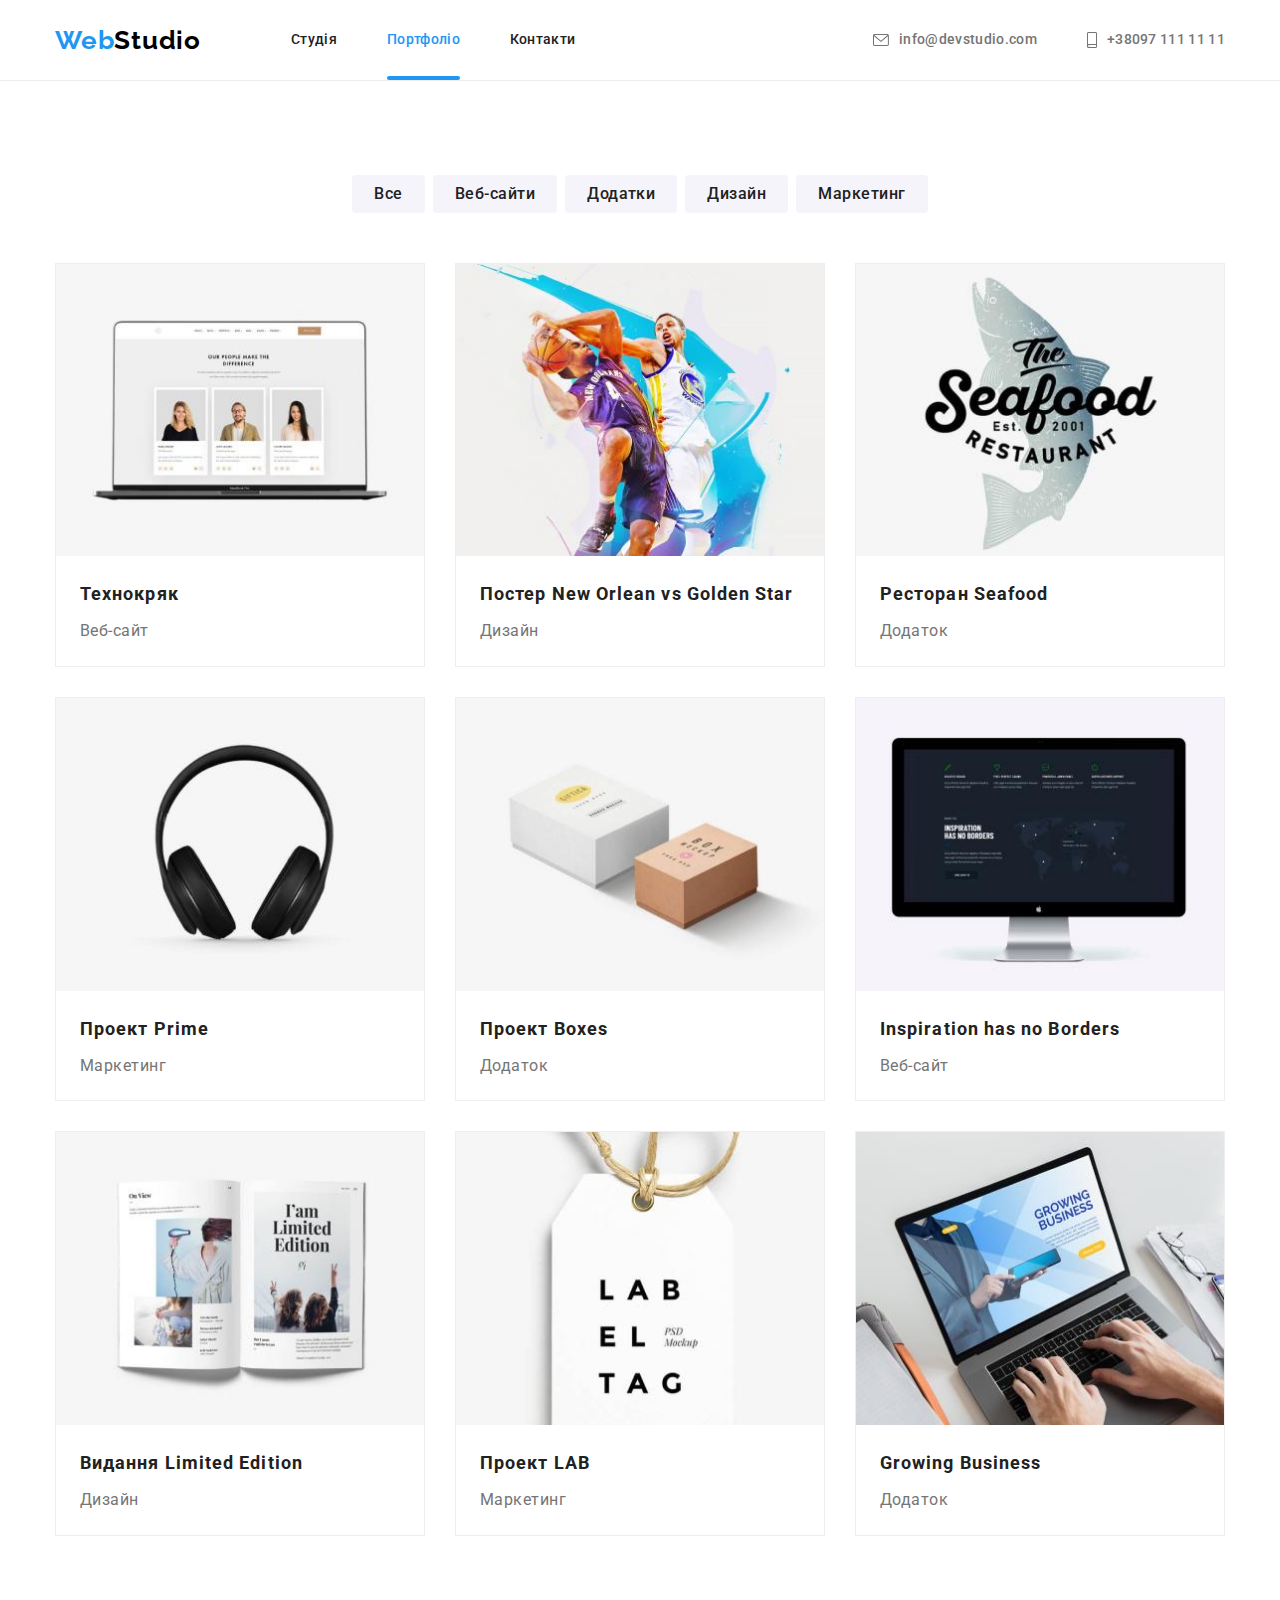
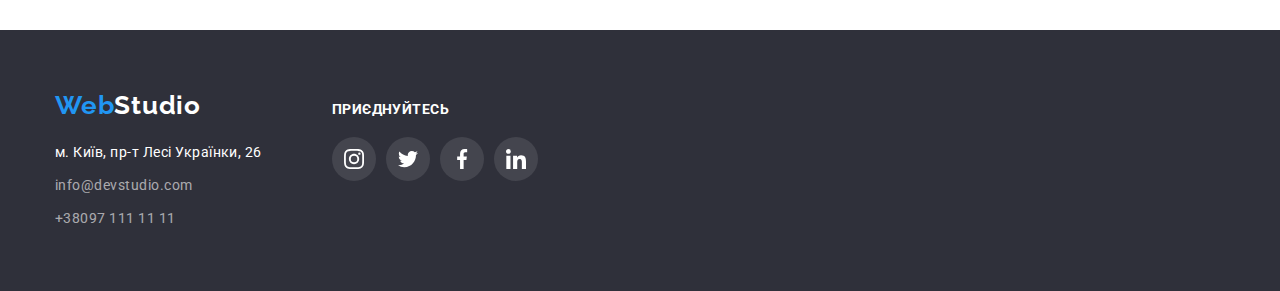
==== portfolio.html @ ebbb1e2d "почав" ====
<!DOCTYPE html>
<html lang="ru">
<head>
    <meta charset="UTF-8">
    <meta http-equiv="X-UA-Compatible" content="IE=edge">
    <meta name="viewport" content="width=device-width, initial-scale=1.0">
    <title>Портфоліо</title>
    <link rel="preconnect" href="https://fonts.googleapis.com">
    <link rel="preconnect" href="https://fonts.gstatic.com" crossorigin>
    <link href="https://fonts.googleapis.com/css2?family=Raleway:wght@700&family=Roboto:wght@400;500;700;900&display=swap"
        rel="stylesheet">
    <link rel="stylesheet" href="https://cdnjs.cloudflare.com/ajax/libs/modern-normalize/1.1.0/modern-normalize.min.css">
    <link rel="stylesheet" href="./css/styles.css">
</head>
<body>
        <!-- -===--- ГОЛОВА ---===- -->
    <header class="header">
        <div class="header-container container">
        
            <a href="./index.html" class="logo noline"><span class="logo-web">Web</span><span
                    class="logo-studio">Studio</span></a>
        
            <nav class="navsite">
                <ul class="navsite-list list">
                    <li class="navsite-item"><a href="./index.html" class="link noline">Студія</a></li>
                    <li class="navsite-item"><a href="./portfolio.html" class="link noline current">Портфоліо</a></li>
                    <li class="navsite-item"><a href="/Контакти" class="link noline">Контакти</a></li>
                </ul>
            </nav>
        
            <ul class="contacts-list list">
                <li><a href="mailto:info@devstudio.com" class="contacts noline">
                        <svg class="contacts-icon" width="16" height="12">
                            <use href="./images/symbol-defs.svg#icon-envelope"></use>
                        </svg>info@devstudio.com</a>
                </li>
                <li><a href="tel:+380971111111" class="contacts noline">
                        <svg class="contacts-icon" width="10" height="16">
                            <use href="./images/symbol-defs.svg#icon-smartphone"></use>
                        </svg>+38097 111 11 11</a>
                </li>
            </ul>
        </div>
    </header>
        <!-- -===--- ТІЛО ---===- -->
    <main class="main">
        <div class="container">
            <section class="port">
                <h1 class="hidden">Портфоліо</h1>
                <ul class="btn-list list">
                    <li><button type="button" class="btn-port">Все</button>
                    <li><button type="button" class="btn-port">Веб-сайти</button>
                    <li><button type="button" class="btn-port">Додатки</button>
                    <li><button type="button" class="btn-port">Дизайн</button>
                    <li><button type="button" class="btn-port">Маркетинг</button>
                </ul>
                <ul class="select-list list">
                    <li class="select-list-item">
                        <a href="" class=" noline">
                            <img src="./images/technokryak.jpg" alt="технокряк">
                            <div class="port-card-div">
                                <h3 class="port-list-title">Технокряк</h3>
                                <p class="port-list-p">Веб-сайт</p>
                            </div>
                        </a>
                    </li>
                    <li class="select-list-item">
                        <a href="" class=" noline">
                            <img src="./images/poster.jpg" alt="постер">
                            <div class="port-card-div">
                                <h3 class="port-list-title">Постер New Orlean vs Golden Star</h3>
                                <p class="port-list-p">Дизайн</p>
                            </div>
                        </a>
                    </li>
                    <li class="select-list-item">
                        <a href="" class=" noline">
                            <img src="./images/seafood.jpg" alt="ресторан">
                            <div class="port-card-div">
                                <h3 class="port-list-title">Ресторан Seafood</h3>
                                <p class="port-list-p">Додаток</p>
                            </div>
                        </a>
                    </li>
                    <li class="select-list-item">
                        <a href="" class=" noline">
                            <img src="./images/prime.jpg" alt="проект прайм">
                            <div class="port-card-div">
                                <h3 class="port-list-title">Проект Prime</h3>
                                <p class="port-list-p">Маркетинг</p>
                            </div>
                        </a>
                    </li>
                    <li  class="select-list-item">
                        <a href="" class=" noline">
                            <img src="./images/boxes.jpg" alt="проект боксес">
                            <div class="port-card-div">
                                <h3 class="port-list-title">Проект Boxes</h3>
                                <p class="port-list-p">Додаток</p>
                            </div>
                        </a>
                    </li>
                    <li class="select-list-item">
                        <a href="" class=" noline">
                            <img src="./images/no-borders.jpg" alt="інспірація">
                            <div class="port-card-div">
                                <h3 class="port-list-title">Inspiration has no Borders</h3>
                                <p class="port-list-p">Веб-сайт</p>
                            </div>
                        </a>
                    </li>
                    <li class="select-list-item">
                        <a href="" class=" noline">
                            <img src="./images/limited-edition.jpg" alt="видання лімітед">
                            <div class="port-card-div">
                                <h3 class="port-list-title">Видання Limited Edition</h3>
                                <p class="port-list-p">Дизайн</p>
                            </div>
                        </a>
                    </li>
                    <li class="select-list-item">
                        <a href="" class=" noline">
                            <img src="./images/lab.jpg" alt="проект лаб">
                            <div class="port-card-div">
                                <h3 class="port-list-title">Проект LAB</h3>
                                <p class="port-list-p">Маркетинг</p>
                            </div>
                        </a>
                    </li>
                    <li class="select-list-item">
                        <a href="" class=" noline">
                            <img src="./images/growing-busines.jpg" alt="гровінг бізнес">
                            <div class="port-card-div">
                                <h3 class="port-list-title">Growing Business</h3>
                                <p class="port-list-p">Додаток</p>
                            </div>
                        </a>
                    </li>
                </ul>
            </section>
        </div>

    </main>
        <!-- -===--- НОГИ ---===- -->
    <footer class="footer">
        <div class="container">
        
            <div class="footer-container-contacts">
        
                <a href="./index.html" class="logo noline"><span class="logo-web">Web</span><span>Studio</span></a>
        
                <address class="address">
        
                    <p>м. Київ, пр-т Лесі Українки, 26</p>
        
                    <ul class="address-list list">
                        <li><a href="mailto:info@devstudio.com" class="contacts-down noline">info@devstudio.com</a></li>
                        <li><a href="tel:+380971111111" class="contacts-down noline">+38097 111 11 11</a></li>
                    </ul>
                </address>
            </div>
        
            <div class="footer-container-soc">
        
                <h2 class="footer-soc-title">Приєднуйтесь</h2>
        
                <ul class="footer-soc-list list">
                    <li class="footer-soc-item"><a href="" class="footer-soc-link">
                            <svg class="footer-soc-icon" width="20" height="20">
                                <use href="./images/symbol-defs.svg#icon-instagram"></use>
                            </svg>
                        </a></li>
                    <li class="footer-soc-item"><a href="" class="footer-soc-link">
                            <svg class="footer-soc-icon" width="20" height="20">
                                <use href="./images/symbol-defs.svg#icon-twitter"></use>
                            </svg>
                        </a></li>
                    <li class="footer-soc-item"><a href="" class="footer-soc-link">
                            <svg class="footer-soc-icon" width="20" height="20">
                                <use href="./images/symbol-defs.svg#icon-facebook"></use>
                            </svg>
                        </a></li>
                    <li class="footer-soc-item"><a href="" class="footer-soc-link">
                            <svg class="footer-soc-icon" width="20" height="20">
                                <use href="./images/symbol-defs.svg#icon-linkedin"></use>
                            </svg>
                        </a></li>
                </ul>
            </div>
        </div>
    </footer>
</body>
</html>
---- css/styles.css ----
:root {
    
    --accent-color: #2196f3;
    --main-text-color: #757575;
    --main-sections-color: #ffffff;
    --main-icons-color: #AFB1B8;
    --title-text-color: #212121;
    --foothero-back-color: #2F303A;
    --background-main-color: #e5e5e5;
    --back-teamsection-color: #F5F4FA;
    --button-hero-back-color: #188CE8;
    
 }
 
 /* ============================== ЗАГАЛЬНІ ============================== */

body {

    font-family: "roboto", sans-serif;
    letter-spacing: 0.03em;

    background-color: var(--background-main-color);
}

    .list {
        padding: 0;
        margin: 0;
        list-style: none;
        }
    .noline {text-decoration: none;}

    ul, ol {margin: 0; padding: 0;}
    p, h1, h2, h3, h4, h5, h6 {margin: 0;}    

        .hidden {
            position: absolute;
            width: 1px;
            height: 1px;
            margin: -1px;
            border: 0;
            padding: 0;
            white-space: nowrap;
            clip-path: inset(100%);
            clip: rect(0 0 0 0);
            overflow: hidden;
            }

        .container {
            width: 1200px;
            margin-left: auto;
            margin-right: auto;
            padding-left: 15px;
            padding-right: 15px;

            /* outline: 2px solid red; */
        }
        .section {
            padding-top: 94px;
            padding-bottom: 94px;
        }
 img {
    display: block;
    max-width: 100%;
    height: auto;  
}
 /* ============================== ГОЛОВА ============================== */
    .header {
        letter-spacing: 0.02em;

        background-color: #FFFFFF;
        border-bottom: 1px solid #ECECEC;
    }
    .header-container {
        display: flex;
        align-items: center;
    }

/* ---------- логотип ---------- */
    .logo {
        font-family: "raleway", sans-serif;
        font-weight: 700;
        font-size: 26px;
        line-height: 1.19;
        letter-spacing: 0.03em;
    
        color: #ffffff;
        }
    
        .logo-web { color: var(--accent-color);       }
        .logo-studio {   color: #000000;        }
    
        .logo:hover,
        .logo:focus { color: var(--accent-color);   }
    
        .logo-studio:hover,
        .logo-studio:focus {color: var(--accent-color); }


/* ---------- навігація сайту ---------- */
.navsite {margin-left: 90px;}
    .navsite-list {
        display: flex;
        column-gap: 50px;
    }
    .navsite-item {
        position: relative;
    }

    .link {
        display: block;
        padding-top: 32px;
        padding-bottom: 32px;

        font-weight: 500;
        font-size: 14px;
        line-height: 1.14;

        color: var(--title-text-color);
        }
            .link:hover,
            .link:focus {color: var(--accent-color);}
            .link.current {color: var(--accent-color);}

            .link.current::after {
                content: "";
                position: absolute;
                top: 100%;
                left: 0;
                transform: translate(0, -100%);

                width: 100%;
                height: 4px;
                
                background-color: var(--accent-color);
                border-radius: 2px;
            }
    
    .contacts-list {
        display: flex;
        margin-left: auto;
        column-gap: 50px;
    }
    .contacts {
        font-weight: 500;
        font-size: 14px;
        line-height: 1.14;

        color: var(--main-text-color);
        display: flex;
        align-items: center;
    }
    .contacts-icon {
        margin-right: 10px;
        fill: currentColor;
    }
        
        .contacts:hover, 
        .contacts:focus {
        color: var(--accent-color);
        }
/* ============================== МЕЙН ============================== */
/* ------------------------------ ГЕРОЙ ------------------------------ */
    .hero {
        text-align: center;
        color: #FFFFFF;
        background-color: var(--foothero-back-color);

        padding-top: 200px;
        padding-bottom: 200px;
        margin-right: auto;
        margin-left: auto;
        height: 600px;
        /* max-width: 1600px; */

        background-repeat: no-repeat;
        background-position: center;
        background-size: cover;
        }
    .hero-back { background-image: linear-gradient(to right, rgba(47, 48, 58, 0.4), rgba(47, 48, 58, 0.4)),
            url(../images/hero-fon.jpg);
    }

        .hero-title {
            width: 696px;
            margin-left: auto;
            margin-right: auto;

            margin-bottom: 30px;
     
            font-weight: 900;
            font-size: 44px;
            line-height: 1.36;
            text-transform: uppercase;

            letter-spacing: 0.06em;

/*             
            background-color: tomato; */
            }

        .btn {
            display: inline-block;
            cursor: pointer;
            padding: 10px 30px;
            margin-right: auto;
            margin-right: auto;

            font-family: 'Roboto';
            font-weight: 700;
            font-size: 16px;
            line-height: 1.87;

            text-align: center;
            letter-spacing: 0.06em;

            background-color: var(--accent-color);
            color: #ffffff;
            box-shadow: 0px 4px 4px rgba(0, 0, 0, 0.15);
            border-radius: 4px;
            border: 0;
            }
            .btn:hover, .btn:focus {
            box-shadow: 0px 4px 4px rgba(0, 0, 0, 0.15);
            border-radius: 4px;
            background-color: var(--button-hero-back-color);
            }

/* ------------------------------ особливості ------------------------------ */
    .features {
        background-color: var(--main-sections-color);
    }

        .features-list {
            display: flex;
            flex-wrap: wrap;
            gap: 30px;
        }
        .features-list-item {width: calc((100% - 90px) / 4);}

        .features-container-icon {
            display: flex;
            justify-content: center;
            align-items: center;

            width: 270px;
            height: 120px;
            margin-bottom: 30px;
            border-radius: 4px;

            background-color: var(--back-teamsection-color);
        }
        .features-list-icon {}
        .features-list-title {
            margin-bottom: 10px;
            
            font-weight: 700;
            font-size: 14px;
            line-height: 1.14;
            text-transform: uppercase;

            color: var(--title-text-color);
            }
        .features-list-p {

            font-weight: 400;
            font-size: 14px;
            line-height: 1.71;

            color: var(--main-text-color);
            }

/* ------------------------------ чим займаємося ------------------------------ */
.ourworks {
    padding-top: 0;
    background-color: var(--main-sections-color);
    }

    .ourworks-title {
        margin-bottom: 50px;
        
        font-weight: 700;
        font-size: 36px;
        line-height: 1.16;
        text-align: center;

        color: var(--title-text-color);
    }
    .ourworks-list {
        display: flex;
        gap: 30px;
    }

    .ourworks-img {display: block;}
/* ----------------------------- наша команда ------------------------------ */
.team {
    background-color: var(--back-teamsection-color);
}
    .team-title {
        margin-bottom: 50px;

        font-weight: 700;
        font-size: 36px;
        line-height: 1.16;
        text-align: center;

        color: var(--title-text-color);
    }

    .team-list {
        display: flex;
        gap: 30px;
        
    }

    .team-list-item {
        padding-bottom: 30px;
        width: calc((100% - 90px) / 4);
        

        box-shadow: 0px 1px 3px rgba(0, 0, 0, 0.12), 0px 1px 1px rgba(0, 0, 0, 0.14), 0px 2px 1px rgba(0, 0, 0, 0.2);
        border-radius: 0px 0px 4px 4px;
        background-color: var(--main-sections-color)
    }

        .team-list-img {margin-bottom: 30px;}

        .team-card-title {
            margin-bottom: 10px;
            
            font-weight: 500;
            font-size: 16px;
            line-height: 1.18;
            text-align: center;

            color: var(--title-text-color);
        }
        .team-card-text {
            margin-bottom: 16px;

            font-weight: 400;
            font-size: 16px;
            line-height: 1.18;
            text-align: center;

            color: var(--main-text-color);
        }
            .team-soc-list {
                display: flex;
                justify-content: center;
                gap: 10px;
            }
            .team-soc-item {}
            .team-soc-link {
                width: 44px;
                height: 44px;
                border-radius: 50%;

                display: flex;
                align-items: center;
                justify-content: center;

                color: var(--main-icons-color);
            }
            .team-soc-icon {fill: currentColor;}
            .team-soc-link:hover, .team-soc-link:focus {
                background-color: var(--accent-color);
                color: #FFFFFF;
            }
/* ------------------------------ Постійні Клієнти ------------------------------ */
.clients {background-color: var(--main-sections-color);}

    .clients-title {
        margin-bottom: 50px;

        font-weight: 700;
        font-size: 36px;
        line-height: 1.16;
        text-align: center;
        letter-spacing: 0.03em;
        
        color: var(--title-text-color);
    }

    .clients-list {
        display: flex;
        justify-content: center;
        gap: 30px;
        
    }
        .clients-list-item {}
        .clients-list-link {
            display: flex;
            justify-content: center;
            align-items: center;

            width: calc((1170px - 150px) / 6);
            height: 92px;
            border: 1px solid var(--main-icons-color);
            border-radius: 4px;

            color: var(--main-icons-color);
        }
            .clients-list-icon {fill: currentColor;}
        .clients-list-link:hover, .clients-list-link:focus {
            border-color: var(--accent-color);
            color: var(--accent-color);
        }




/* ============================== НОГИ ========================= */
.footer {
    padding-top: 60px;
    padding-bottom: 60px;

    background-color: var(--foothero-back-color);
}
.footer .container {
    display: flex;
    align-items: baseline;

}

    .address {
        margin-top: 20px;

        font-style: normal;
        font-weight: 400;
        font-size: 14px;
        line-height: 1.71;
        
        color: #ffffff;
    }
    .address li {margin-top: 9px;}

        .contacts-down {

        color: rgb(255,255,255,60%);}
        .contacts-down:hover, .contacts-down:focus {color: var(--accent-color);}
    
    .footer-container-soc {margin-left: 70px;}
    .footer-soc-title {
        margin-bottom: 20px;

        font-weight: 700;
        font-size: 14px;
        line-height: 1.143;
        letter-spacing: 0.03em;
        text-transform: uppercase;

        color: #FFFFFF;
    }

    .footer-soc-list {
        display: flex;
        justify-content: center;
        gap: 10px;
    }
    .footer-soc-item {}
    .footer-soc-link {
        width: 44px;
        height: 44px;
        border-radius: 50%;

        display: flex;
        justify-content: center;
        align-items: center;
        
        color: #FFFFFF;
        background-color: rgb(255,255,255,10%);
    }
    .footer-soc-icon {fill: currentColor;}
        .footer-soc-link:hover, .footer-soc-link:focus {background-color: var(--accent-color);}

/* ============================================================= */
/* ========================= ПОРТФОЛІО ========================= */
.main {
    padding-top: 94px;
    padding-bottom: 94px;

    background-color: var(--main-sections-color);
}

/* --------- кнопки --------- */
.btn-list {
    display: flex;
    justify-content: center;
    gap: 8px;
    margin-bottom: 50px;
}

    .btn-port {
        cursor: pointer;
        padding: 6px 22px;

        font-family: 'Roboto';
        font-weight: 500;
        font-size: 16px;
        line-height: 1.62;
        
        text-align: center;
        letter-spacing: 0.03em;

        background-color: #F5F4FA;
        color: var(--title-text-color);

        border: 0;
        border-radius: 4px;
  }

    .btn-port:hover,
    .btn-port:focus {
        background-color: var(--accent-color);
        color: #ffffff;
        box-shadow: 0px 3px 1px rgba(0, 0, 0, 0.1), 0px 1px 2px rgba(0, 0, 0, 0.08), 0px 2px 2px rgba(0, 0, 0, 0.12);
  }
/* ------------ вибірка ------------ */
.select-list {
    display: flex;
    flex-wrap: wrap;
    gap: 30px;
}
    .select-list-item {
        width: calc((100% - 60px) / 3);

        background-color: var(--main-sections-color);
        border: 1px solid #EEEEEE;
    }
    .select-list-item:hover, .select-list-item:focus {
        box-shadow: 0px 1px 1px rgba(0, 0, 0, 0.12), 0px 4px 4px rgba(0, 0, 0, 0.06), 1px 4px 6px rgba(0, 0, 0, 0.16);
    }
        .port-card-div {
            padding: 20px 24px;
        }
        .port-list-title {
            
            font-weight: 700;
            font-size: 18px;
            line-height: 2;
            letter-spacing: 0.06em;

            color: var(--title-text-color);
        }
        .port-list-p {
            margin-top: 4px;

            font-weight: 400;
            font-size: 16px;
            line-height: 1.87;
            letter-spacing: 0.03em;

            color: var(--main-text-color);
        }
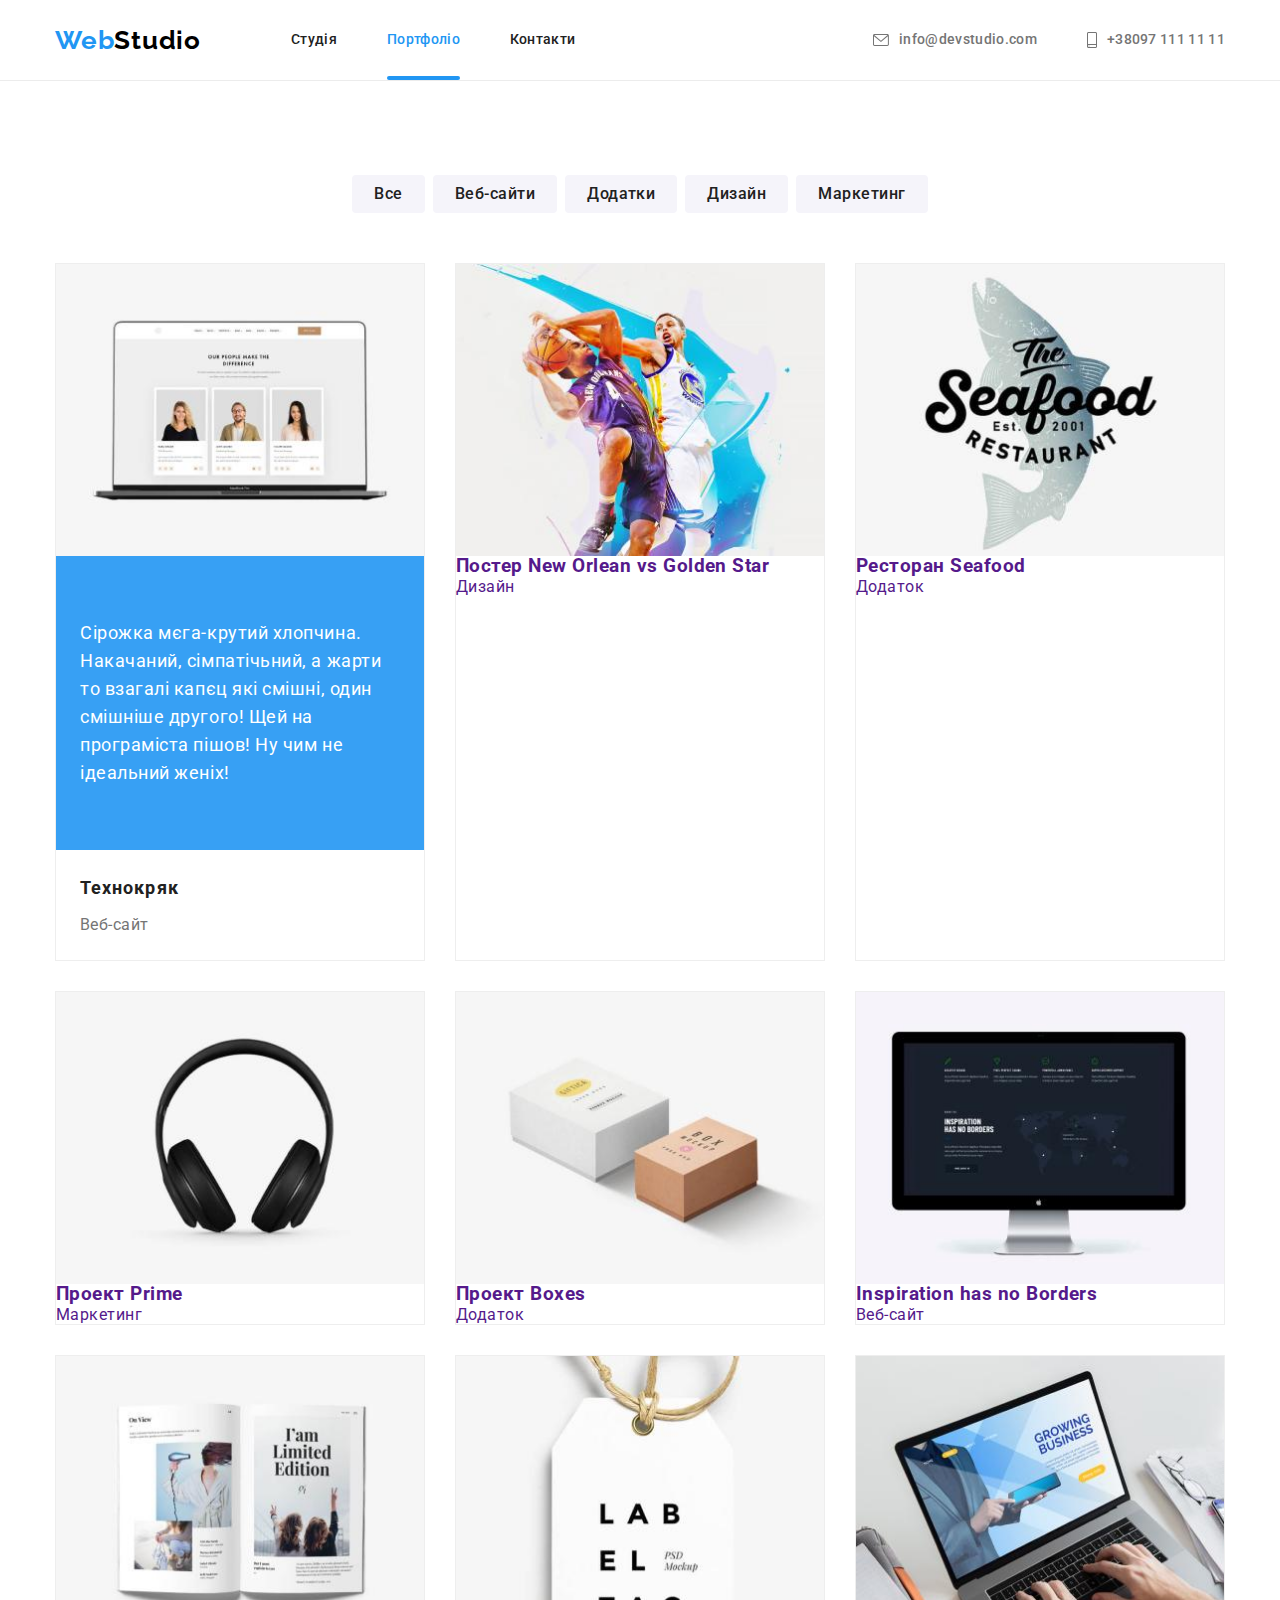
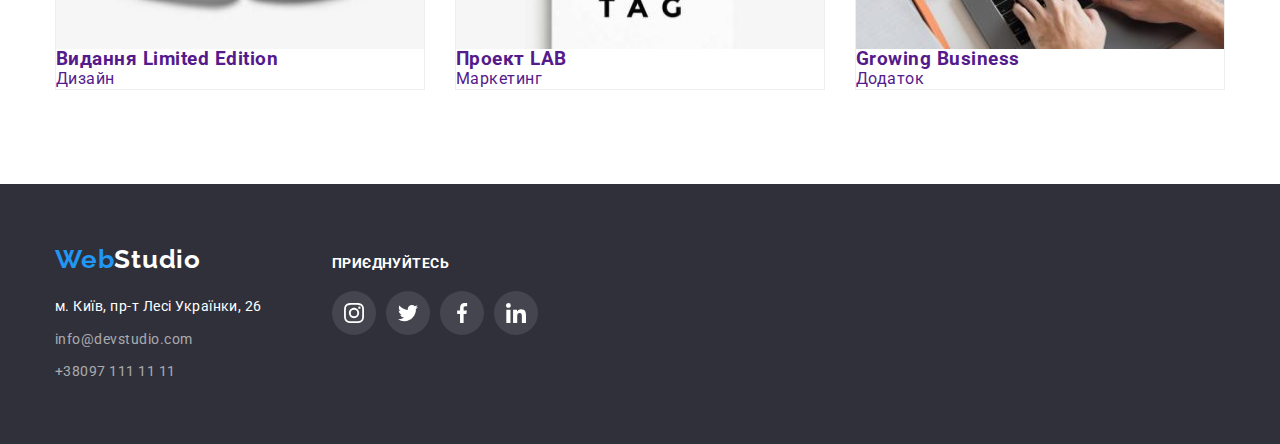
==== commit a3d554d1: "перейшов на портфоліо" ====
--- a/portfolio.html
+++ b/portfolio.html
@@ -56,11 +56,17 @@
                 </ul>
                 <ul class="select-list list">
                     <li class="select-list-item">
-                        <a href="" class=" noline">
-                            <img src="./images/technokryak.jpg" alt="технокряк">
-                            <div class="port-card-div">
-                                <h3 class="port-list-title">Технокряк</h3>
-                                <p class="port-list-p">Веб-сайт</p>
+                        <a href="" class="select-list-link noline">
+                            <div class="card-top-container">
+                                <img src="./images/technokryak.jpg" alt="технокряк">
+                                <p class="card-top-text">Сірожка мєга-крутий хлопчина. Накачаний, сімпатічьний,
+                                    а жарти то взагалі капєц які смішні, один смішніше другого!
+                                    Щей на програміста пішов! Ну чим не ідеальний женіх!</p>
+                            </div>
+
+                            <div class="card-bottom-container">
+                                <h3 class="card-bottom-title">Технокряк</h3>
+                                <p class="card-bottom-text">Веб-сайт</p>
                             </div>
                         </a>
                     </li>
--- a/css/styles.css
+++ b/css/styles.css
@@ -290,7 +290,32 @@
         gap: 30px;
     }
 
-    .ourworks-img {display: block;}
+        .ourworks-img {display: block;}
+        .ourworks-list-item {position: relative;}
+        .ourworks-list-text {
+            position: absolute;
+            left: 0;
+            bottom: 0;
+
+            transition: opacity 250ms cubic-bezier(0.4, 0, 0.2, 1);
+
+            width: 100%;
+            height: 70px;
+            padding-top: 27px;
+            padding-bottom: 27px;
+
+            font-weight: 700;
+            font-size: 14px;
+            line-height: 1.143;
+            text-align: center;
+            letter-spacing: 0.03em;
+            text-transform: uppercase;
+
+            color: #FFFFFF;
+            background-color: rgba(47, 48, 58, 0.8);
+            opacity: 0;
+        }
+            .ourworks-list-item:hover p, .ourworks-list-item:focus p {opacity: 1;}
 /* ----------------------------- наша команда ------------------------------ */
 .team {
     background-color: var(--back-teamsection-color);
@@ -530,10 +555,24 @@
     .select-list-item:hover, .select-list-item:focus {
         box-shadow: 0px 1px 1px rgba(0, 0, 0, 0.12), 0px 4px 4px rgba(0, 0, 0, 0.06), 1px 4px 6px rgba(0, 0, 0, 0.16);
     }
-        .port-card-div {
+        .card-top-container {position: relative;}
+        .card-top-text {
+
+            padding: 63px 24px;
+
+            font-weight: 400;
+            font-size: 18px;
+            line-height: 1.555;
+            letter-spacing: 0.03em;
+
+            color: #FFFFFF;
+            background: rgba(33, 150, 243, 0.9);
+        }
+
+        .card-bottom-container {
             padding: 20px 24px;
         }
-        .port-list-title {
+        .card-bottom-title {
             
             font-weight: 700;
             font-size: 18px;
@@ -542,7 +581,7 @@
 
             color: var(--title-text-color);
         }
-        .port-list-p {
+        .card-bottom-text {
             margin-top: 4px;
 
             font-weight: 400;
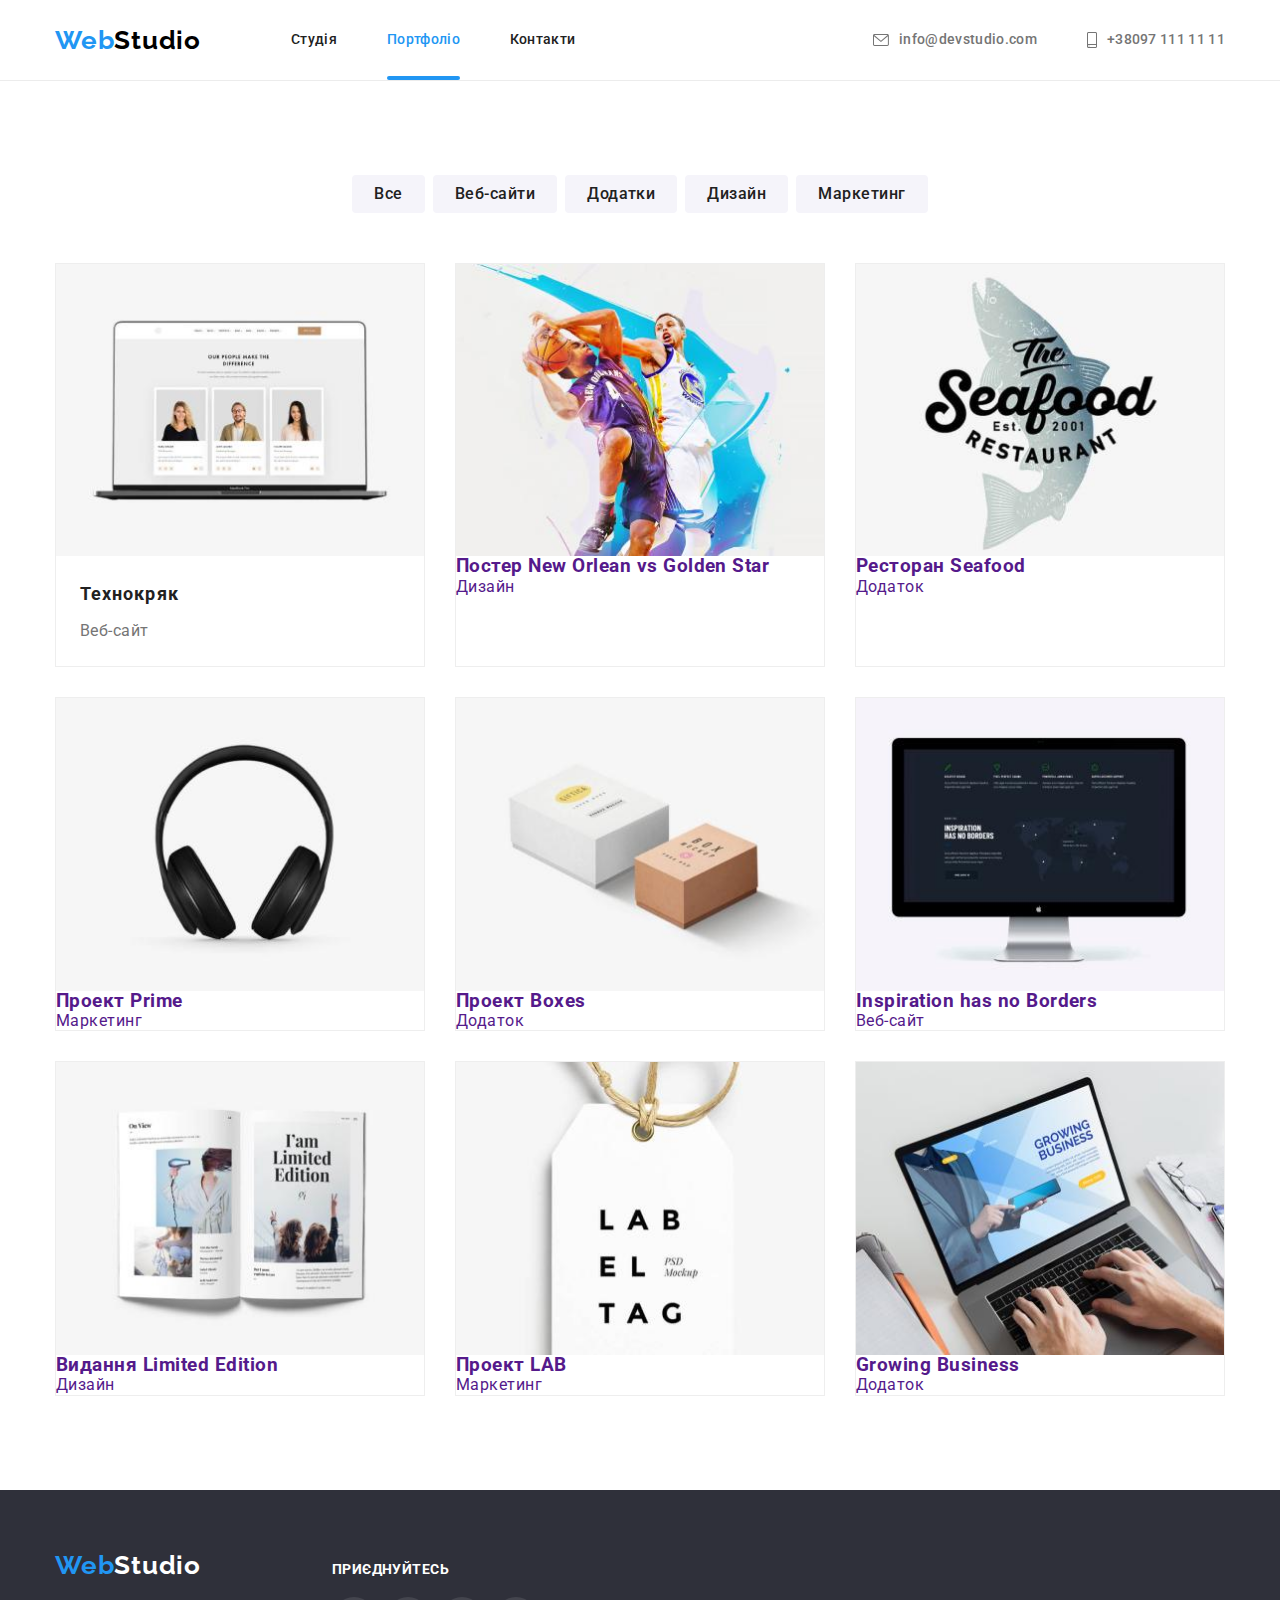
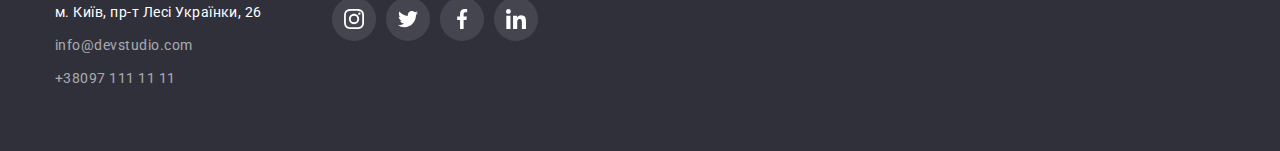
==== commit f640dcd3: "Update portfolio.html" ====
--- a/portfolio.html
+++ b/portfolio.html
@@ -59,7 +59,7 @@
                         <a href="" class="select-list-link noline">
                             <div class="card-top-container">
                                 <img src="./images/technokryak.jpg" alt="технокряк">
-                                <p class="card-top-text">Сірожка мєга-крутий хлопчина. Накачаний, сімпатічьний,
+                                <p class="card-top-text">Сірожка мєга-крутий хлопака. Накачаний, сімпатічьний,
                                     а жарти то взагалі капєц які смішні, один смішніше другого!
                                     Щей на програміста пішов! Ну чим не ідеальний женіх!</p>
                             </div>
--- a/css/styles.css
+++ b/css/styles.css
@@ -555,8 +555,17 @@
     .select-list-item:hover, .select-list-item:focus {
         box-shadow: 0px 1px 1px rgba(0, 0, 0, 0.12), 0px 4px 4px rgba(0, 0, 0, 0.06), 1px 4px 6px rgba(0, 0, 0, 0.16);
     }
+    .select-list-item:hover .card-top-text {opacity: 1;}
+    .select-list-item:focus .card-top-text {opacity: 1;}
+
         .card-top-container {position: relative;}
         .card-top-text {
+            position: absolute;
+            top: 0;
+            bottom: 0;
+            right: 0;
+            left: 0;
+
 
             padding: 63px 24px;
 
@@ -567,6 +576,7 @@
 
             color: #FFFFFF;
             background: rgba(33, 150, 243, 0.9);
+            opacity: 0;
         }
 
         .card-bottom-container {
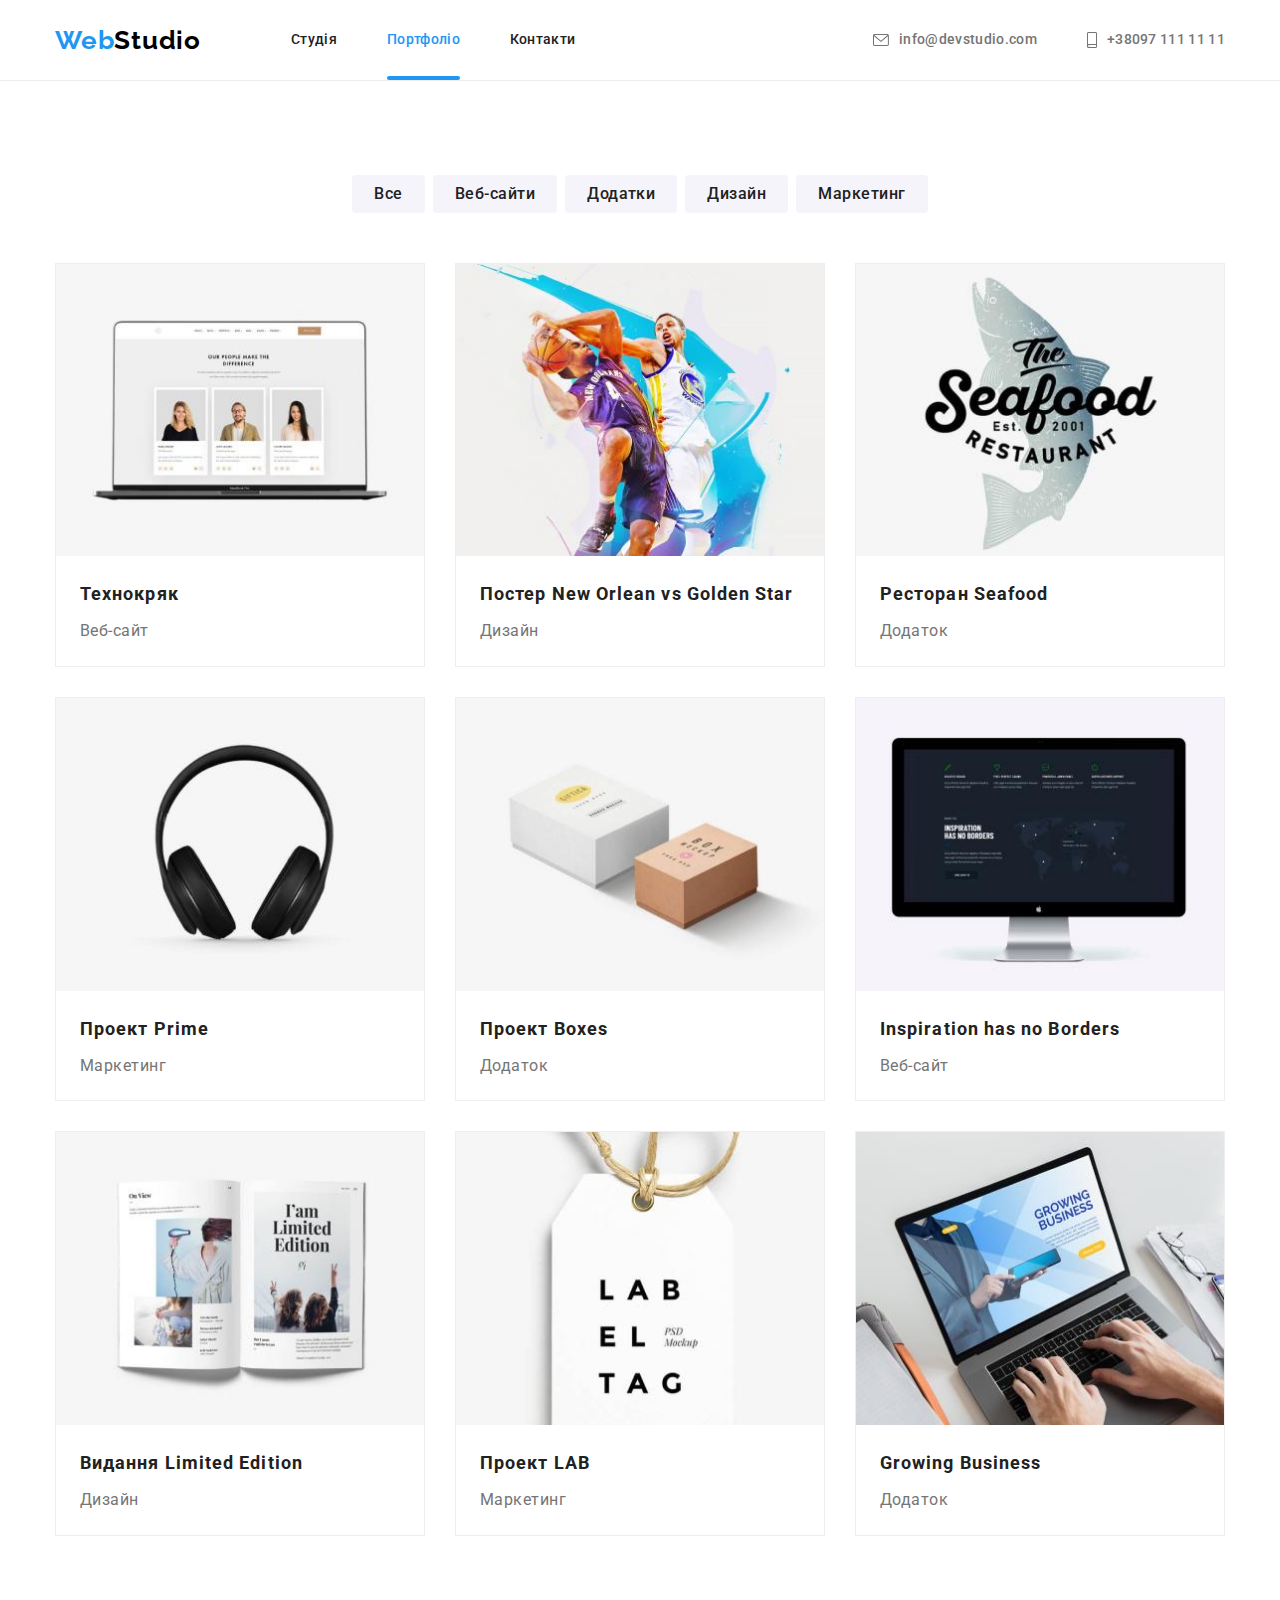
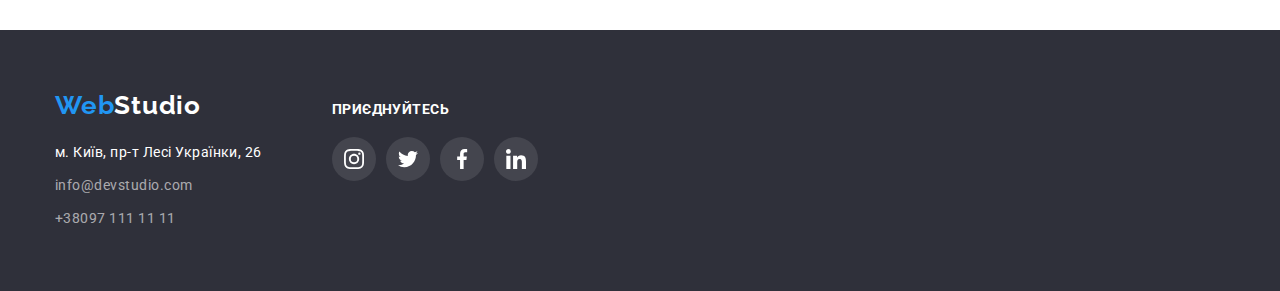
==== commit e3c531aa: "залишилося вспливаюче..." ====
--- a/portfolio.html
+++ b/portfolio.html
@@ -71,74 +71,122 @@
                         </a>
                     </li>
                     <li class="select-list-item">
-                        <a href="" class=" noline">
-                            <img src="./images/poster.jpg" alt="постер">
-                            <div class="port-card-div">
-                                <h3 class="port-list-title">Постер New Orlean vs Golden Star</h3>
-                                <p class="port-list-p">Дизайн</p>
-                            </div>
-                        </a>
-                    </li>
-                    <li class="select-list-item">
-                        <a href="" class=" noline">
-                            <img src="./images/seafood.jpg" alt="ресторан">
-                            <div class="port-card-div">
-                                <h3 class="port-list-title">Ресторан Seafood</h3>
-                                <p class="port-list-p">Додаток</p>
-                            </div>
-                        </a>
-                    </li>
-                    <li class="select-list-item">
-                        <a href="" class=" noline">
-                            <img src="./images/prime.jpg" alt="проект прайм">
-                            <div class="port-card-div">
-                                <h3 class="port-list-title">Проект Prime</h3>
-                                <p class="port-list-p">Маркетинг</p>
+                        <a href="" class="select-list-link noline">
+                            <div class="card-top-container">
+                                <img src="./images/poster.jpg" alt="постер">
+                                <p class="card-top-text">Сірожка мєга-крутий хлопака. Накачаний, сімпатічьний,
+                                    а жарти то взагалі капєц які смішні, один смішніше другого!
+                                    Щей на програміста пішов! Ну чим не ідеальний женіх!</p>
+                            </div>
+
+                            <div class="card-bottom-container">
+                                <h3 class="card-bottom-title">Постер New Orlean vs Golden Star</h3>
+                                <p class="card-bottom-text">Дизайн</p>
+                            </div>
+                        </a>
+                    </li>
+                    <li class="select-list-item">
+                        <a href="" class="select-list-link noline">
+                            <div class="card-top-container">
+                                <img src="./images/seafood.jpg" alt="ресторан сіафуд">
+                                <p class="card-top-text">Сірожка мєга-крутий хлопака. Накачаний, сімпатічьний,
+                                    а жарти то взагалі капєц які смішні, один смішніше другого!
+                                    Щей на програміста пішов! Ну чим не ідеальний женіх!</p>
+                            </div>
+
+                            <div class="card-bottom-container">
+                                <h3 class="card-bottom-title">Ресторан Seafood</h3>
+                                <p class="card-bottom-text">Додаток</p>
+                            </div>
+                        </a>
+                    </li>
+                    <li class="select-list-item">
+                        <a href="" class="select-list-link noline">
+                            <div class="card-top-container">
+                                <img src="./images/prime.jpg" alt="проект прайм">
+                                <p class="card-top-text">Сірожка мєга-крутий хлопака. Накачаний, сімпатічьний,
+                                    а жарти то взагалі капєц які смішні, один смішніше другого!
+                                    Щей на програміста пішов! Ну чим не ідеальний женіх!</p>
+                            </div>
+
+                            <div class="card-bottom-container">
+                                <h3 class="card-bottom-title">Проект Prime</h3>
+                                <p class="card-bottom-text">Маркетинг</p>
                             </div>
                         </a>
                     </li>
                     <li  class="select-list-item">
-                        <a href="" class=" noline">
-                            <img src="./images/boxes.jpg" alt="проект боксес">
-                            <div class="port-card-div">
-                                <h3 class="port-list-title">Проект Boxes</h3>
-                                <p class="port-list-p">Додаток</p>
-                            </div>
-                        </a>
-                    </li>
-                    <li class="select-list-item">
-                        <a href="" class=" noline">
-                            <img src="./images/no-borders.jpg" alt="інспірація">
-                            <div class="port-card-div">
-                                <h3 class="port-list-title">Inspiration has no Borders</h3>
-                                <p class="port-list-p">Веб-сайт</p>
-                            </div>
-                        </a>
-                    </li>
-                    <li class="select-list-item">
-                        <a href="" class=" noline">
-                            <img src="./images/limited-edition.jpg" alt="видання лімітед">
-                            <div class="port-card-div">
-                                <h3 class="port-list-title">Видання Limited Edition</h3>
-                                <p class="port-list-p">Дизайн</p>
-                            </div>
-                        </a>
-                    </li>
-                    <li class="select-list-item">
-                        <a href="" class=" noline">
-                            <img src="./images/lab.jpg" alt="проект лаб">
-                            <div class="port-card-div">
-                                <h3 class="port-list-title">Проект LAB</h3>
-                                <p class="port-list-p">Маркетинг</p>
-                            </div>
-                        </a>
-                    </li>
-                    <li class="select-list-item">
-                        <a href="" class=" noline">
-                            <img src="./images/growing-busines.jpg" alt="гровінг бізнес">
-                            <div class="port-card-div">
-                                <h3 class="port-list-title">Growing Business</h3>
-                                <p class="port-list-p">Додаток</p>
+                        <a href="" class="select-list-link noline">
+                            <div class="card-top-container">
+                                <img src="./images/boxes.jpg" alt="проект боксес">
+                                <p class="card-top-text">Сірожка мєга-крутий хлопака. Накачаний, сімпатічьний,
+                                    а жарти то взагалі капєц які смішні, один смішніше другого!
+                                    Щей на програміста пішов! Ну чим не ідеальний женіх!</p>
+                            </div>
+
+                            <div class="card-bottom-container">
+                                <h3 class="card-bottom-title">Проект Boxes</h3>
+                                <p class="card-bottom-text">Додаток</p>
+                            </div>
+                        </a>
+                    </li>
+                    <li class="select-list-item">
+                        <a href="" class="select-list-link noline">
+                            <div class="card-top-container">
+                                <img src="./images/no-borders.jpg" alt="інспірація">
+                                <p class="card-top-text">Сірожка мєга-крутий хлопака. Накачаний, сімпатічьний,
+                                    а жарти то взагалі капєц які смішні, один смішніше другого!
+                                    Щей на програміста пішов! Ну чим не ідеальний женіх!</p>
+                            </div>
+
+                            <div class="card-bottom-container">
+                                <h3 class="card-bottom-title">Inspiration has no Borders</h3>
+                                <p class="card-bottom-text">Веб-сайт</p>
+                            </div>
+                        </a>
+                    </li>
+                    <li class="select-list-item">
+                        <a href="" class="select-list-link noline">
+                            <div class="card-top-container">
+                                <img src="./images/limited-edition.jpg" alt="видання лімітед">
+                                <p class="card-top-text">Сірожка мєга-крутий хлопака. Накачаний, сімпатічьний,
+                                    а жарти то взагалі капєц які смішні, один смішніше другого!
+                                    Щей на програміста пішов! Ну чим не ідеальний женіх!</p>
+                            </div>
+
+                            <div class="card-bottom-container">
+                                <h3 class="card-bottom-title">Видання Limited Edition</h3>
+                                <p class="card-bottom-text">Дизайн</p>
+                            </div>
+                        </a>
+                    </li>
+                    <li class="select-list-item">
+                        <a href="" class="select-list-link noline">
+                            <div class="card-top-container">
+                                <img src="./images/lab.jpg" alt="проект лаб">
+                                <p class="card-top-text">Сірожка мєга-крутий хлопака. Накачаний, сімпатічьний,
+                                    а жарти то взагалі капєц які смішні, один смішніше другого!
+                                    Щей на програміста пішов! Ну чим не ідеальний женіх!</p>
+                            </div>
+
+                            <div class="card-bottom-container">
+                                <h3 class="card-bottom-title">Проект LAB</h3>
+                                <p class="card-bottom-text">Маркетинг</p>
+                            </div>
+                        </a>
+                    </li>
+                    <li class="select-list-item">
+                        <a href="" class="select-list-link noline">
+                            <div class="card-top-container">
+                                <img src="./images/growing-busines.jpg" alt="гровінг бізнес">
+                                <p class="card-top-text">Сірожка мєга-крутий хлопака. Накачаний, сімпатічьний,
+                                    а жарти то взагалі капєц які смішні, один смішніше другого!
+                                    Щей на програміста пішов! Ну чим не ідеальний женіх!</p>
+                            </div>
+
+                            <div class="card-bottom-container">
+                                <h3 class="card-bottom-title">Growing Business</h3>
+                                <p class="card-bottom-text">Додаток</p>
                             </div>
                         </a>
                     </li>
--- a/css/styles.css
+++ b/css/styles.css
@@ -1,4 +1,5 @@
  :root {
+    --timing-function: cubic-bezier(0.4, 0, 0.2, 1);
     
     --accent-color: #2196f3;
     --main-text-color: #757575;
@@ -84,10 +85,16 @@
         letter-spacing: 0.03em;
     
         color: #ffffff;
+
+        transition: color 250ms var(--timing-function);
         }
     
         .logo-web { color: var(--accent-color);       }
-        .logo-studio {   color: #000000;        }
+        .logo-studio {           
+            color: #000000;
+
+        transition: color 250ms var(--timing-function);
+        }
     
         .logo:hover,
         .logo:focus { color: var(--accent-color);   }
@@ -116,6 +123,8 @@
         line-height: 1.14;
 
         color: var(--title-text-color);
+
+        transition: color 250ms var(--timing-function);
         }
             .link:hover,
             .link:focus {color: var(--accent-color);}
@@ -124,9 +133,8 @@
             .link.current::after {
                 content: "";
                 position: absolute;
-                top: 100%;
+                bottom: 0;
                 left: 0;
-                transform: translate(0, -100%);
 
                 width: 100%;
                 height: 4px;
@@ -141,13 +149,16 @@
         column-gap: 50px;
     }
     .contacts {
+        display: flex;
+        align-items: center;
+
         font-weight: 500;
         font-size: 14px;
         line-height: 1.14;
 
         color: var(--main-text-color);
-        display: flex;
-        align-items: center;
+
+        transition: color 250ms var(--timing-function);
     }
     .contacts-icon {
         margin-right: 10px;
@@ -218,10 +229,12 @@
             box-shadow: 0px 4px 4px rgba(0, 0, 0, 0.15);
             border-radius: 4px;
             border: 0;
+            
+            transition: background-color 250ms var(--timing-function), 
+                        box-shadow 250ms var(--timing-function);
             }
             .btn:hover, .btn:focus {
             box-shadow: 0px 4px 4px rgba(0, 0, 0, 0.15);
-            border-radius: 4px;
             background-color: var(--button-hero-back-color);
             }
 
@@ -297,8 +310,6 @@
             left: 0;
             bottom: 0;
 
-            transition: opacity 250ms cubic-bezier(0.4, 0, 0.2, 1);
-
             width: 100%;
             height: 70px;
             padding-top: 27px;
@@ -314,8 +325,10 @@
             color: #FFFFFF;
             background-color: rgba(47, 48, 58, 0.8);
             opacity: 0;
-        }
-            .ourworks-list-item:hover p, .ourworks-list-item:focus p {opacity: 1;}
+
+            transition: opacity 250ms var(--timing-function);
+        }
+            .ourworks-list-item:hover p {opacity: 1;}
 /* ----------------------------- наша команда ------------------------------ */
 .team {
     background-color: var(--back-teamsection-color);
@@ -385,6 +398,9 @@
                 justify-content: center;
 
                 color: var(--main-icons-color);
+
+                transition: background-color 250ms var(--timing-function), 
+                            color 250ms var(--timing-function);
             }
             .team-soc-icon {fill: currentColor;}
             .team-soc-link:hover, .team-soc-link:focus {
@@ -424,6 +440,9 @@
             border-radius: 4px;
 
             color: var(--main-icons-color);
+
+            transition: border-color 250ms var(--timing-function), 
+                        color 250ms var(--timing-function);
         }
             .clients-list-icon {fill: currentColor;}
         .clients-list-link:hover, .clients-list-link:focus {
@@ -461,7 +480,10 @@
 
         .contacts-down {
 
-        color: rgb(255,255,255,60%);}
+        color: rgb(255,255,255,60%);
+        
+        transition: color 250ms var(--timing-function);
+        }
         .contacts-down:hover, .contacts-down:focus {color: var(--accent-color);}
     
     .footer-container-soc {margin-left: 70px;}
@@ -494,6 +516,8 @@
         
         color: #FFFFFF;
         background-color: rgb(255,255,255,10%);
+
+        transition: background-color 250ms var(--timing-function);
     }
     .footer-soc-icon {fill: currentColor;}
         .footer-soc-link:hover, .footer-soc-link:focus {background-color: var(--accent-color);}
@@ -532,14 +556,18 @@
 
         border: 0;
         border-radius: 4px;
-  }
+
+        transition: background-color 250ms var(--timing-function), 
+                    color 250ms var(--timing-function), 
+                    box-shadow 250ms var(--timing-function);
+    }
 
     .btn-port:hover,
     .btn-port:focus {
         background-color: var(--accent-color);
         color: #ffffff;
         box-shadow: 0px 3px 1px rgba(0, 0, 0, 0.1), 0px 1px 2px rgba(0, 0, 0, 0.08), 0px 2px 2px rgba(0, 0, 0, 0.12);
-  }
+    }
 /* ------------ вибірка ------------ */
 .select-list {
     display: flex;
@@ -551,21 +579,20 @@
 
         background-color: var(--main-sections-color);
         border: 1px solid #EEEEEE;
+
+        transition: box-shadow 250ms var(--timing-function);
     }
     .select-list-item:hover, .select-list-item:focus {
         box-shadow: 0px 1px 1px rgba(0, 0, 0, 0.12), 0px 4px 4px rgba(0, 0, 0, 0.06), 1px 4px 6px rgba(0, 0, 0, 0.16);
     }
-    .select-list-item:hover .card-top-text {opacity: 1;}
-    .select-list-item:focus .card-top-text {opacity: 1;}
-
-        .card-top-container {position: relative;}
+
+        .card-top-container {
+            position: relative;
+
+            overflow: hidden;
+        }
         .card-top-text {
             position: absolute;
-            top: 0;
-            bottom: 0;
-            right: 0;
-            left: 0;
-
 
             padding: 63px 24px;
 
@@ -576,8 +603,11 @@
 
             color: #FFFFFF;
             background: rgba(33, 150, 243, 0.9);
-            opacity: 0;
-        }
+
+            transition: transform 250ms var(--timing-function);
+        }
+        .select-list-link:hover .card-top-text,
+         .select-list-link:focus .card-top-text {transform: translateY(-100%);}
 
         .card-bottom-container {
             padding: 20px 24px;
